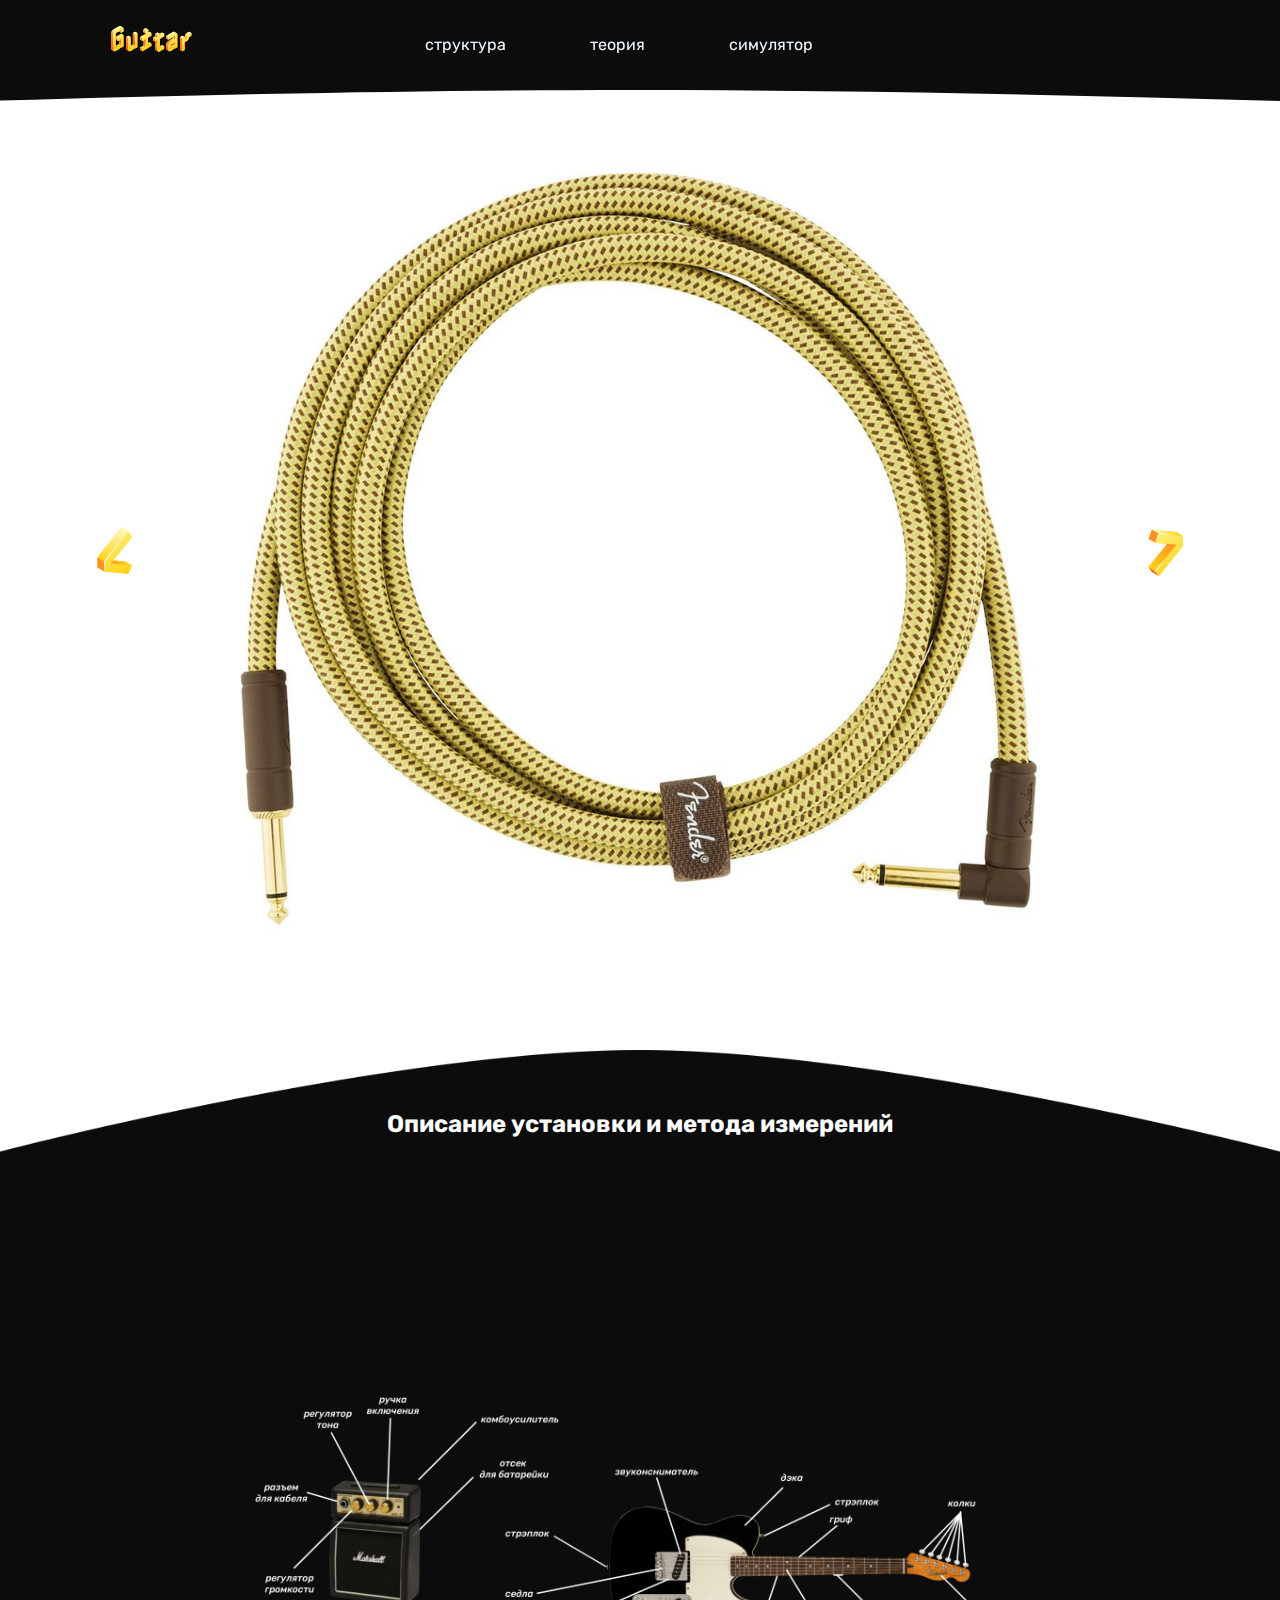
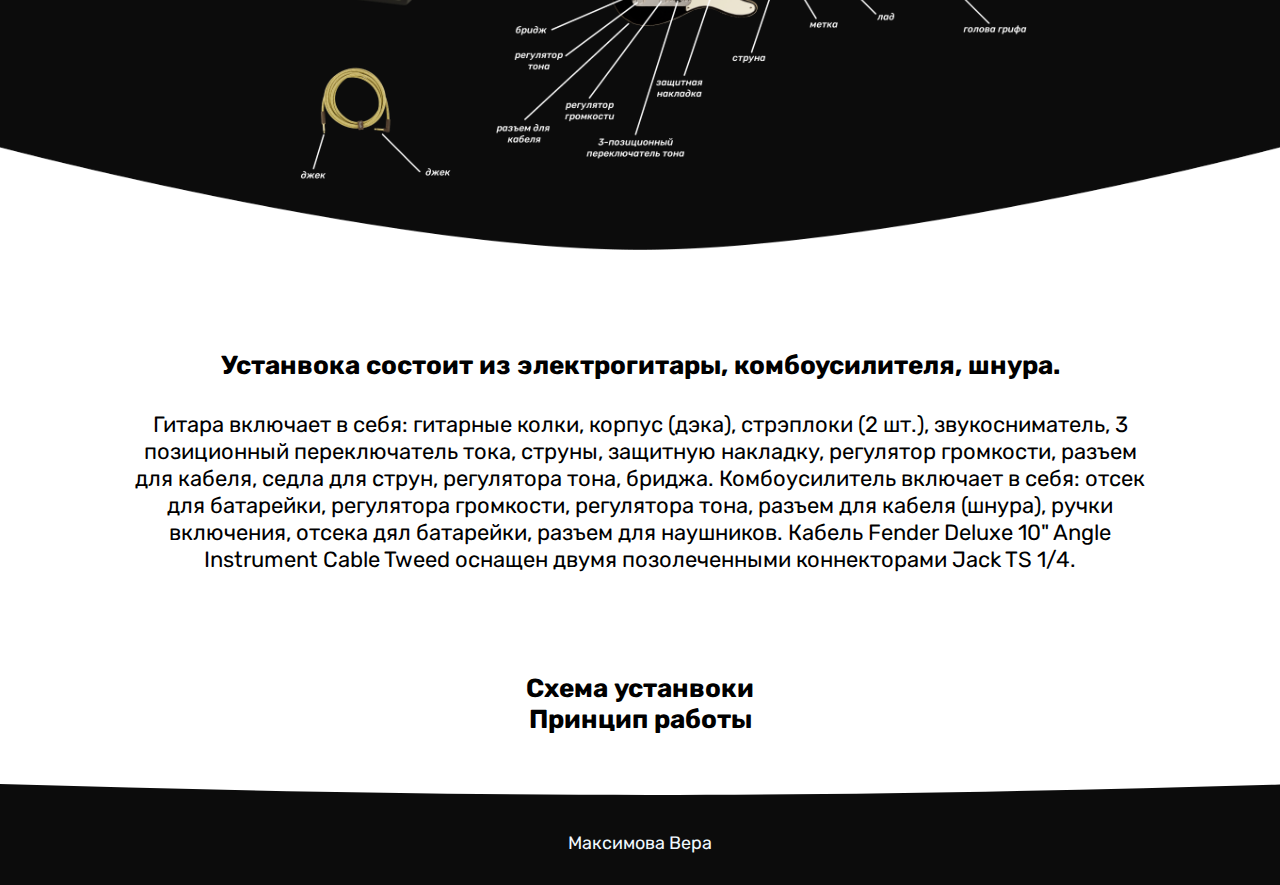
==== Сайт/site/structure.html @ ac6497a8 "commit" ====
<!DOCTYPE html>
<html lang="en">

<head>
    <meta charset="UTF-8">
    <meta http-equiv="X-UA-Compatible" content="IE=edge">
    <meta name="viewport" content="width=device-width, initial-scale=1.0">
    <title>Guitar Structure</title>
    <link rel="stylesheet" href="style/style-structure.css">
    <link rel="preconnect" href="https://fonts.googleapis.com">
    <link rel="preconnect" href="https://fonts.gstatic.com" crossorigin>
    <link rel="preconnect" href="https://fonts.googleapis.com">
    <link rel="preconnect" href="https://fonts.gstatic.com" crossorigin>
    <link
        href="https://fonts.googleapis.com/css2?family=Rubik:ital,wght@0,300;0,400;0,500;0,600;0,700;0,800;0,900;1,300;1,400;1,500;1,600;1,700;1,800;1,900&display=swap"
        rel="stylesheet">
    <link rel="icon" href="img/index/favicon.png" type="image/x-icon">
    <link href="https://fonts.googleapis.com/css2?family=Nabla&display=swap" rel="stylesheet">
    <script defer src="script/sructure-script.js"></script>
</head>

<body>
    <section>
        <header>
            <nav>
                <span class="logo">
                    <a href="index.html" target="_blank">Guitar</a>
                </span>
                <span class="nav_points">
                    <a href="structure.html" target="_blank">cтруктура</a>
                    <a href="theory.html" target="_blank">теория</a>
                    <a href="simulator.html" target="_blank">cимулятор</a>
                </span>
            </nav>
        </header>
        <section class="slider">
            <button class="button_left" id="button_left" onmousedown="nextSlide_left()">&#60;</button>
            <div class="slider__images" id="slider__images"></div>
            <button class="button_right" id="button_right" onmousedown="nextSlide_right()">></button>
        </section>
        <section class="structure_theory">
            <h2>Описание установки и метода измерений</h2>
            <div class="structure_image"></div>
        </section>
        <section class="structure_text">
            <h3>Устанвока состоит из электрогитары, комбоусилителя, шнура.</h3>
            <p>Гитара включает в себя: гитарные колки, корпус (дэка), стрэплоки (2 шт.), звукосниматель, 3 позиционный
                переключатель тока, струны, защитную накладку, регулятор громкости,
                разъем для кабеля, седла для струн, регулятора тона, бриджа. Комбоусилитель включает в себя: отсек для
                батарейки, регулятора громкости, регулятора тона, разъем для кабеля (шнура),
                ручки включения, отсека дял батарейки, разъем для наушников. Кабель Fender Deluxe 10" Angle Instrument
                Cable Tweed оснащен двумя позолеченными коннекторами Jack TS
                1/4.
            </p>
        </section>
        <section class="guitar diagram">
            <h3>Схема устанвоки</h3>
        </section>
        <section class="working_principle">
            <h3>Принцип работы</h3>
        </section>
        <footer>
            <p class="footer_p">Максимова Вера</p>
        </footer>
    </section>
</body>

</html>
---- Сайт/site/style/style-structure.css ----
* {
    margin: 0;
    padding: 0;
    background-color: #ffffff;

}

a::selection,
h2::selection,
h3::selection,
h1::selection,
p::selection,
h1::selection,
span::selection,
ul::selection,
li::selection {
    background-color: rgba(255, 174, 0, 0.897);
}


header {
    display: flex;
}

nav {
    width: 100%;
    height: 150px;
    background-image: url(../img/index/bcg.svg);
    background-repeat: no-repeat;
    background-position: 50% 50%;
    vertical-align: baseline;
    position: fixed;
    background-color: rgba(240, 248, 255, 0);
}


.nav_points {
    display: inline-block;
    background-color: transparent;
    color: white;
    margin-top: 35px;

}


.nav_points a {
    background-color: transparent;
    font-family: 'Rubik', sans-serif;
    padding: 10px;
    margin-left: 30px;
    margin-right: 30px;
    text-decoration: none;
    color: aliceblue;



}

.nav_points a:hover {
    animation: a_animate 0.5s ease-in none;

}

@keyframes a_animate {
    50% {
        color: rgb(255, 196, 0);
    }

    100% {
        color: aliceblue;
    }
}

.logo {
    background-color: transparent;
    padding-top: 30px;
}

.logo a {
    padding: 10px;
    background-color: transparent;
    margin-left: 100px;
    font-family: 'Nabla', cursive;
    font-size: 26px;
    text-align: left;
    margin-right: calc(50% - 460px);
    text-decoration: none;

}


/*SLIDER*/



.slider {
    height: 800px;
    margin-top: 150px;
    display: flex;
    width: 90%;
    justify-content: space-between;
    margin-left: auto;
    margin-right: auto;
}

.slider__images {
    width: 70%;
    background-position: center;
    background-repeat: no-repeat;
    background-size: contain;
    transition: all ease-in-out 0.3s;
    background-image: url(../img/srtucture/cabel.jpg);
}

.button_right,
.button_left {
    font-family: 'Nabla', cursive;
    font-size: 80px;
    width: 100px;
    border: none;
    transition: all 0.2s;
}



.button_right:hover,
.button_left:hover {
    font-size: 90px;
}


.button_right:active,
.button_left:active {
    font-size: 70px;
}



.structure_theory {
    width: 100%;
    margin-left: auto;
    margin-right: auto;
    height: 800px;
    background-image: url(../img/srtucture/bcg.png);
    margin-top: 100px;
    background-position: center center;
    background-repeat: no-repeat;
    background-color: #ffffff;
    background-size: 100% 100%;
}

.structure_theory h2 {
    text-align: center;
    color: #ffffff;
    font-family: 'Rubik', sans-serif;
    background-color: transparent;
    padding-top: 60px;
}


.structure_theory .structure_image {
    width: 90%;
    height: 700px;
    background-image: url(../img/srtucture/structure.png);
    background-repeat: no-repeat;
    background-size: 70%;
    background-position: center 100%;
    margin-left: auto;
    margin-right: auto;
    background-color: transparent;
}


.structure_text {
    width: 80%;
    margin-left: auto;
    margin-right: auto;
    display: grid;
    padding: 100px;
    font-family: 'Rubik', sans-serif;
    text-align: center;
}

.structure_text h3{
    margin-bottom: 30px;
}


.structure_text{
    font-size: 22px;
}

h3{
    text-align: center;
    font-size: 26px;
    font-family: 'Rubik', sans-serif;
}

footer {
    width: 100%;
    height: 150px;
    background-image: url(../img/index/bcg_footer.svg);
    background-repeat: no-repeat;
    background-position: 40% 50%;
    vertical-align: baseline;
    background-position: 50% 50%;
    background-color: rgb(255, 255, 255);
    display: flex;
    justify-content: center;
    align-self: center;
    align-items: center;
}



footer p {
    color: aliceblue;
    font-family: 'Rubik', sans-serif;
    font-size: 18px;
    margin-top: calc((150px - 20px)/2);
    background-color: transparent;
}
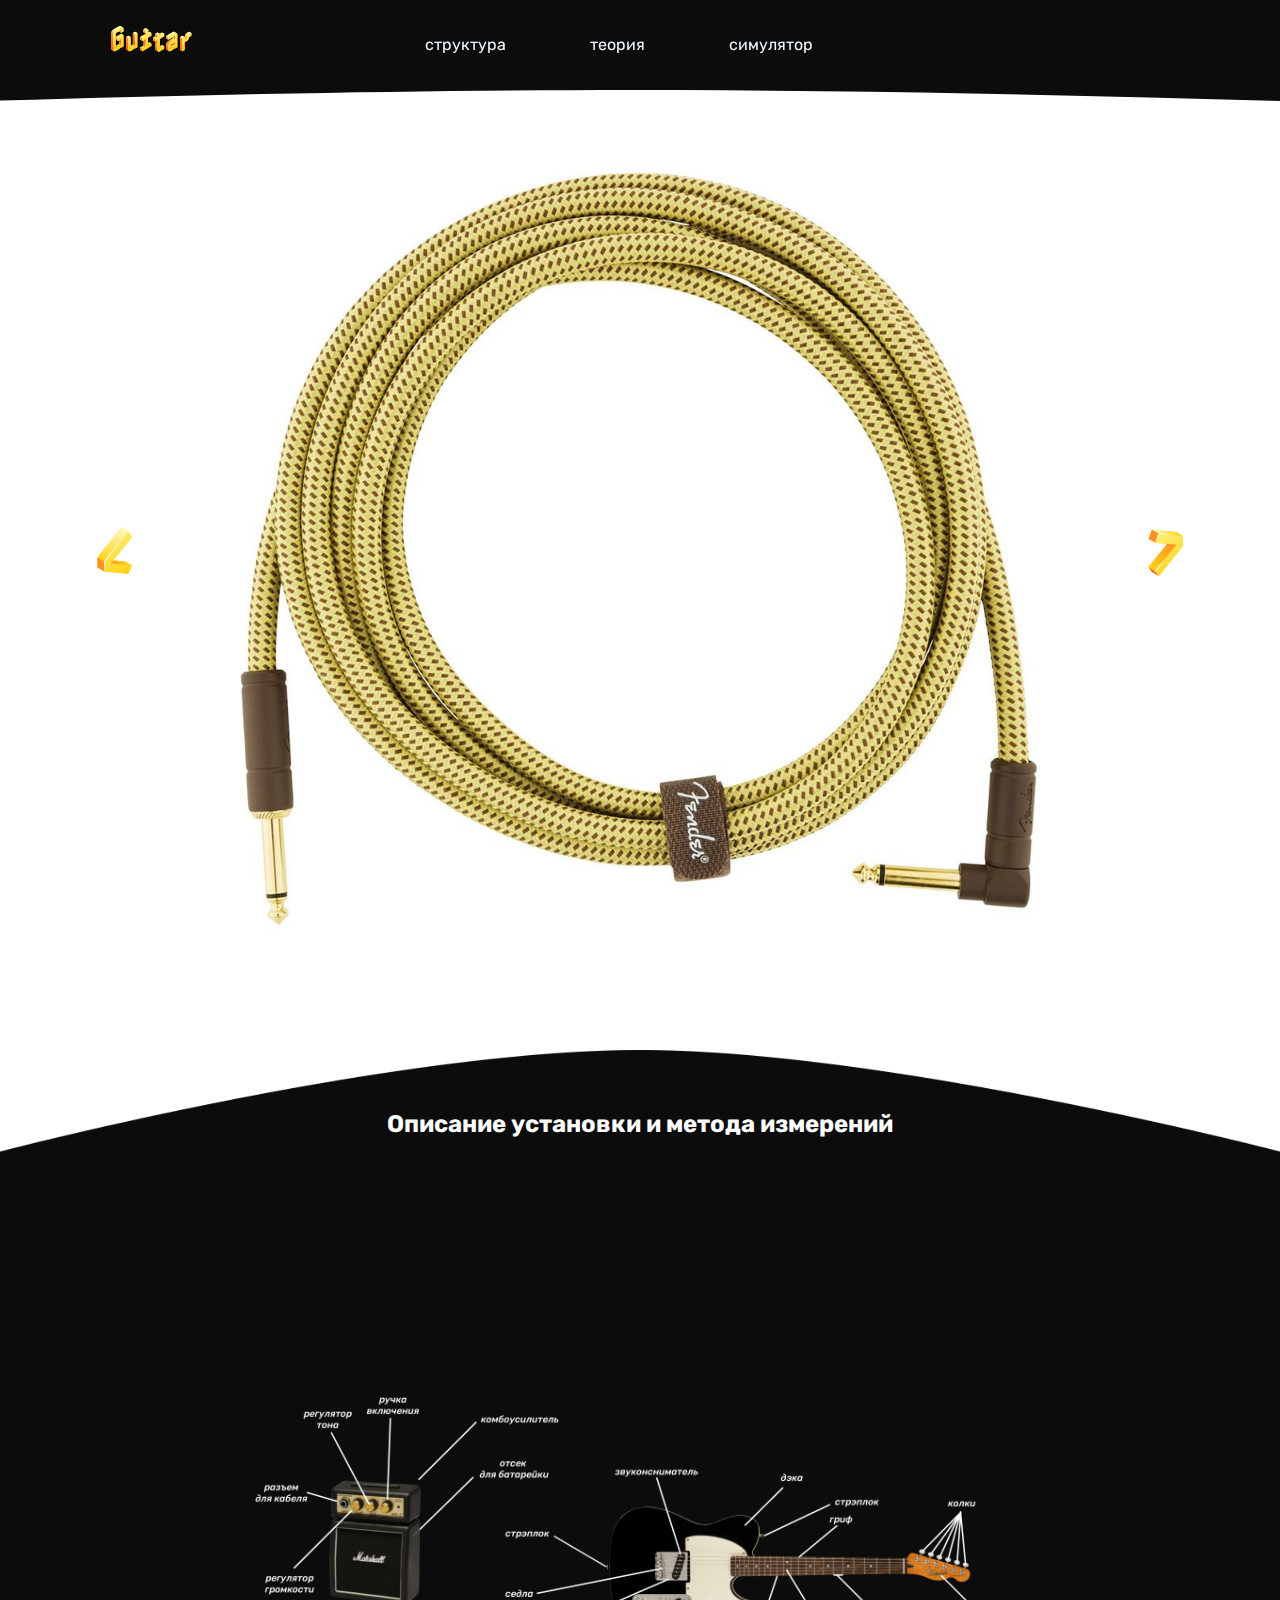
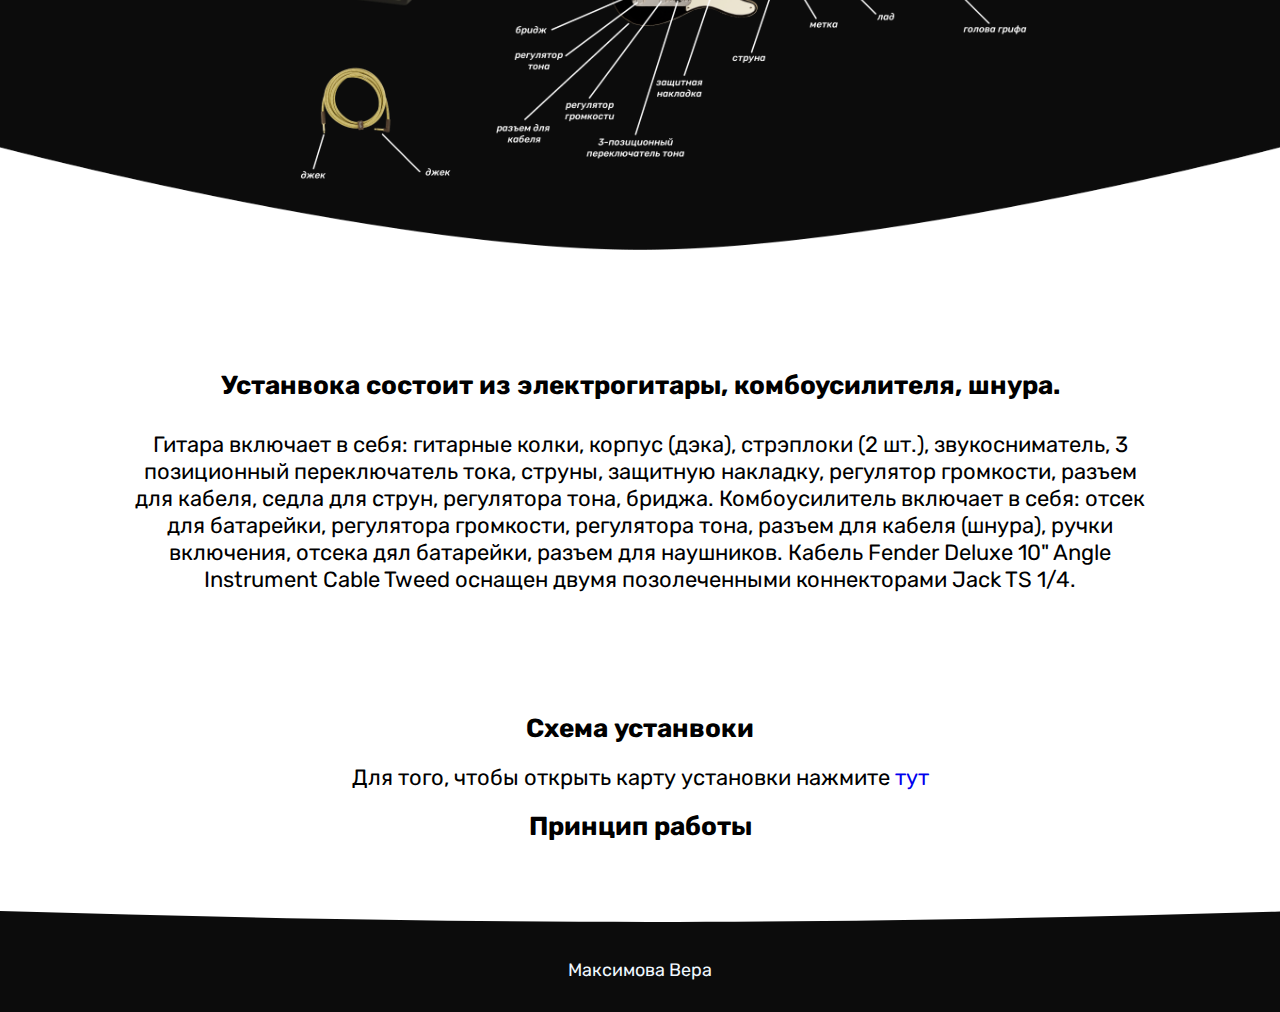
==== commit d8198ec3: "add on page structure map installation" ====
--- a/Сайт/site/structure.html
+++ b/Сайт/site/structure.html
@@ -53,8 +53,9 @@
                 1/4.
             </p>
         </section>
-        <section class="guitar diagram">
+        <section class="guitar_diagram">
             <h3>Схема устанвоки</h3>
+           <p>Для того, чтобы открыть карту установки нажмите <a href="./Adobe/map_Canvas.html">тут</a></p> 
         </section>
         <section class="working_principle">
             <h3>Принцип работы</h3>
--- a/Сайт/site/style/style-structure.css
+++ b/Сайт/site/style/style-structure.css
@@ -194,6 +194,18 @@
     text-align: center;
     font-size: 26px;
     font-family: 'Rubik', sans-serif;
+    margin-bottom: 20px;
+    margin-top: 20px;
+}
+
+.guitar_diagram{
+    font-family: 'Rubik', sans-serif;
+    text-align: center;
+    font-size: 22px;
+}
+
+.guitar_diagram a{
+    text-decoration: none;
 }
 
 footer {
